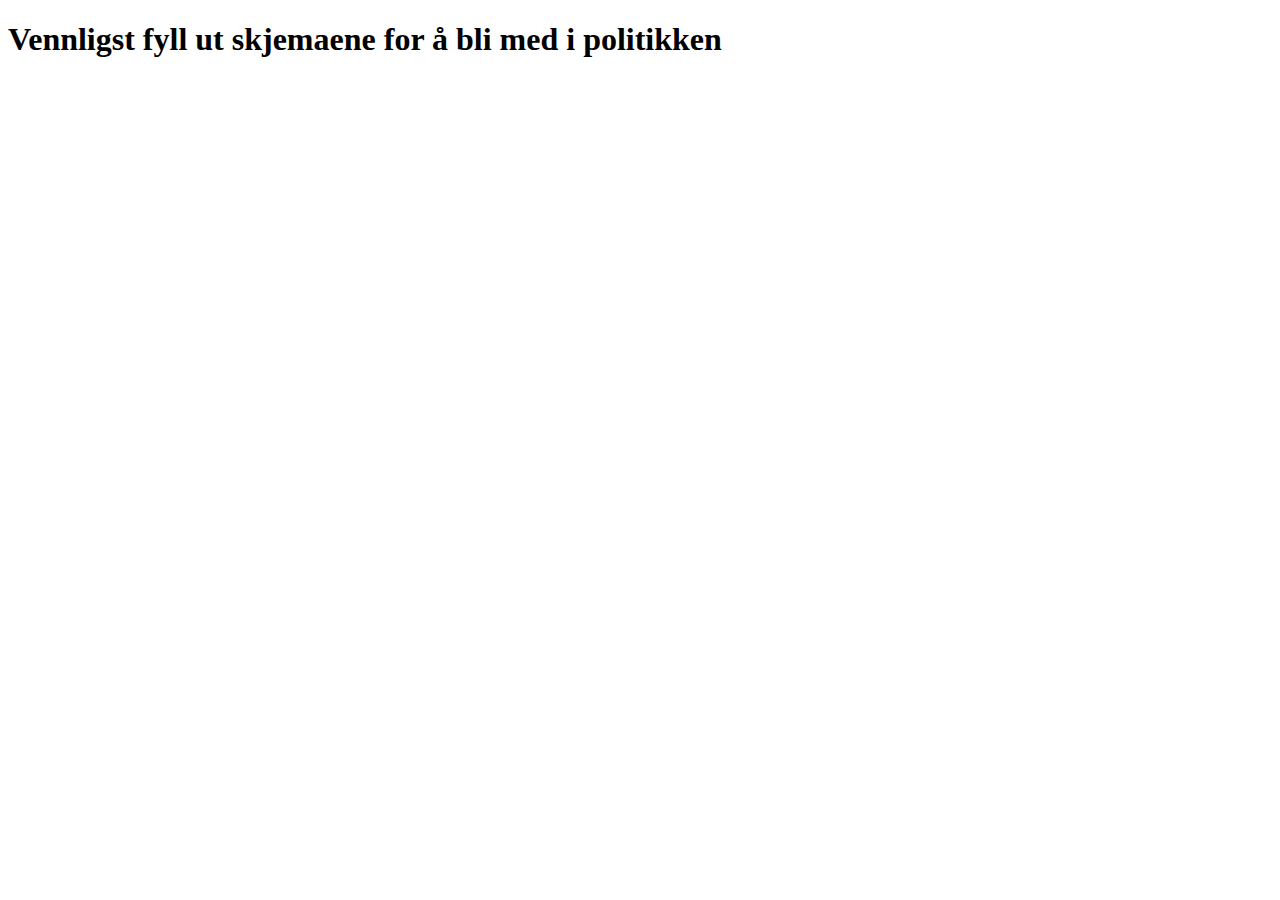
==== forms.html @ 643fb2d8 "oppdatering1" ====
<!DOCTYPE html>
<html lang="en">
<head>
    <meta charset="UTF-8">
    <meta name="viewport" content="width=device-width, initial-scale=1.0">
    <link rel="stylesheet" href="reset">
    <link rel="stylesheet" href="css/formstyle.css">
    <title>Meld deg inn i Partiet</title>
</head>
<body>
    <div class="header"><h1>Vennligst fyll ut skjemaene for å bli med i politikken</h1></div>
</body>
</html>
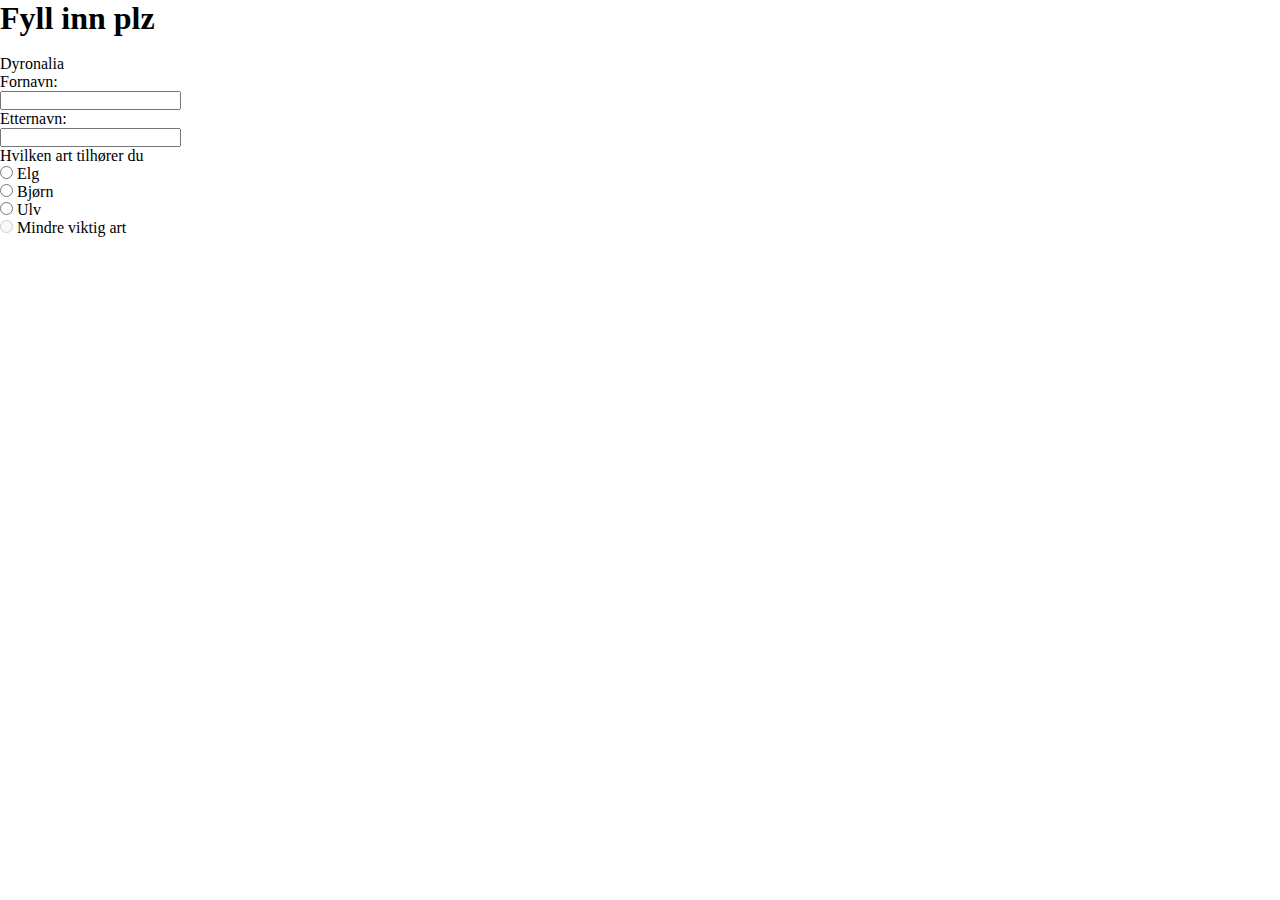
==== commit db111dcd: "begynt på forms" ====
--- a/forms.html
+++ b/forms.html
@@ -3,11 +3,42 @@
 <head>
     <meta charset="UTF-8">
     <meta name="viewport" content="width=device-width, initial-scale=1.0">
-    <link rel="stylesheet" href="reset">
+    <link rel="stylesheet" href="css/reset.css">
     <link rel="stylesheet" href="css/formstyle.css">
-    <title>Meld deg inn i Partiet</title>
+    <title>Meld deg inn i Skogpartiet</title>
 </head>
 <body>
-    <div class="header"><h1>Vennligst fyll ut skjemaene for å bli med i politikken</h1></div>
+    
+        
+    <h1>Fyll inn plz</h1>
+    <br>
+    <form>
+    <p>Dyronalia</p>
+    
+        <label for="fname">Fornavn:</label>
+        <br>
+        <input type="text" id="fornavn" name="fornavn">
+        <br>
+        <label for="lname">Etternavn:</label>
+        <br>
+        <input type="text" id="etternavn" name="etternavn">
+
+
+    <p>Hvilken art tilhører du</p>
+
+  
+        <input type="radio" id="html" name="art" value="elg">
+        <label for="html">Elg</label>
+        <br>
+        <input type="radio" id="bjørn" name="art" value="bjørn">
+        <label for="bjørn">Bjørn</label>
+        <br>
+        <input type="radio" id="javascript" name="art" value="ulv">
+        <label for="ulv">Ulv</label>
+        <br>
+        <input type="radio" id="mindre" name="art" value="midre" disabled>
+        <label for="mindre">Mindre viktig art</label>
+    </form>
+
 </body>
 </html>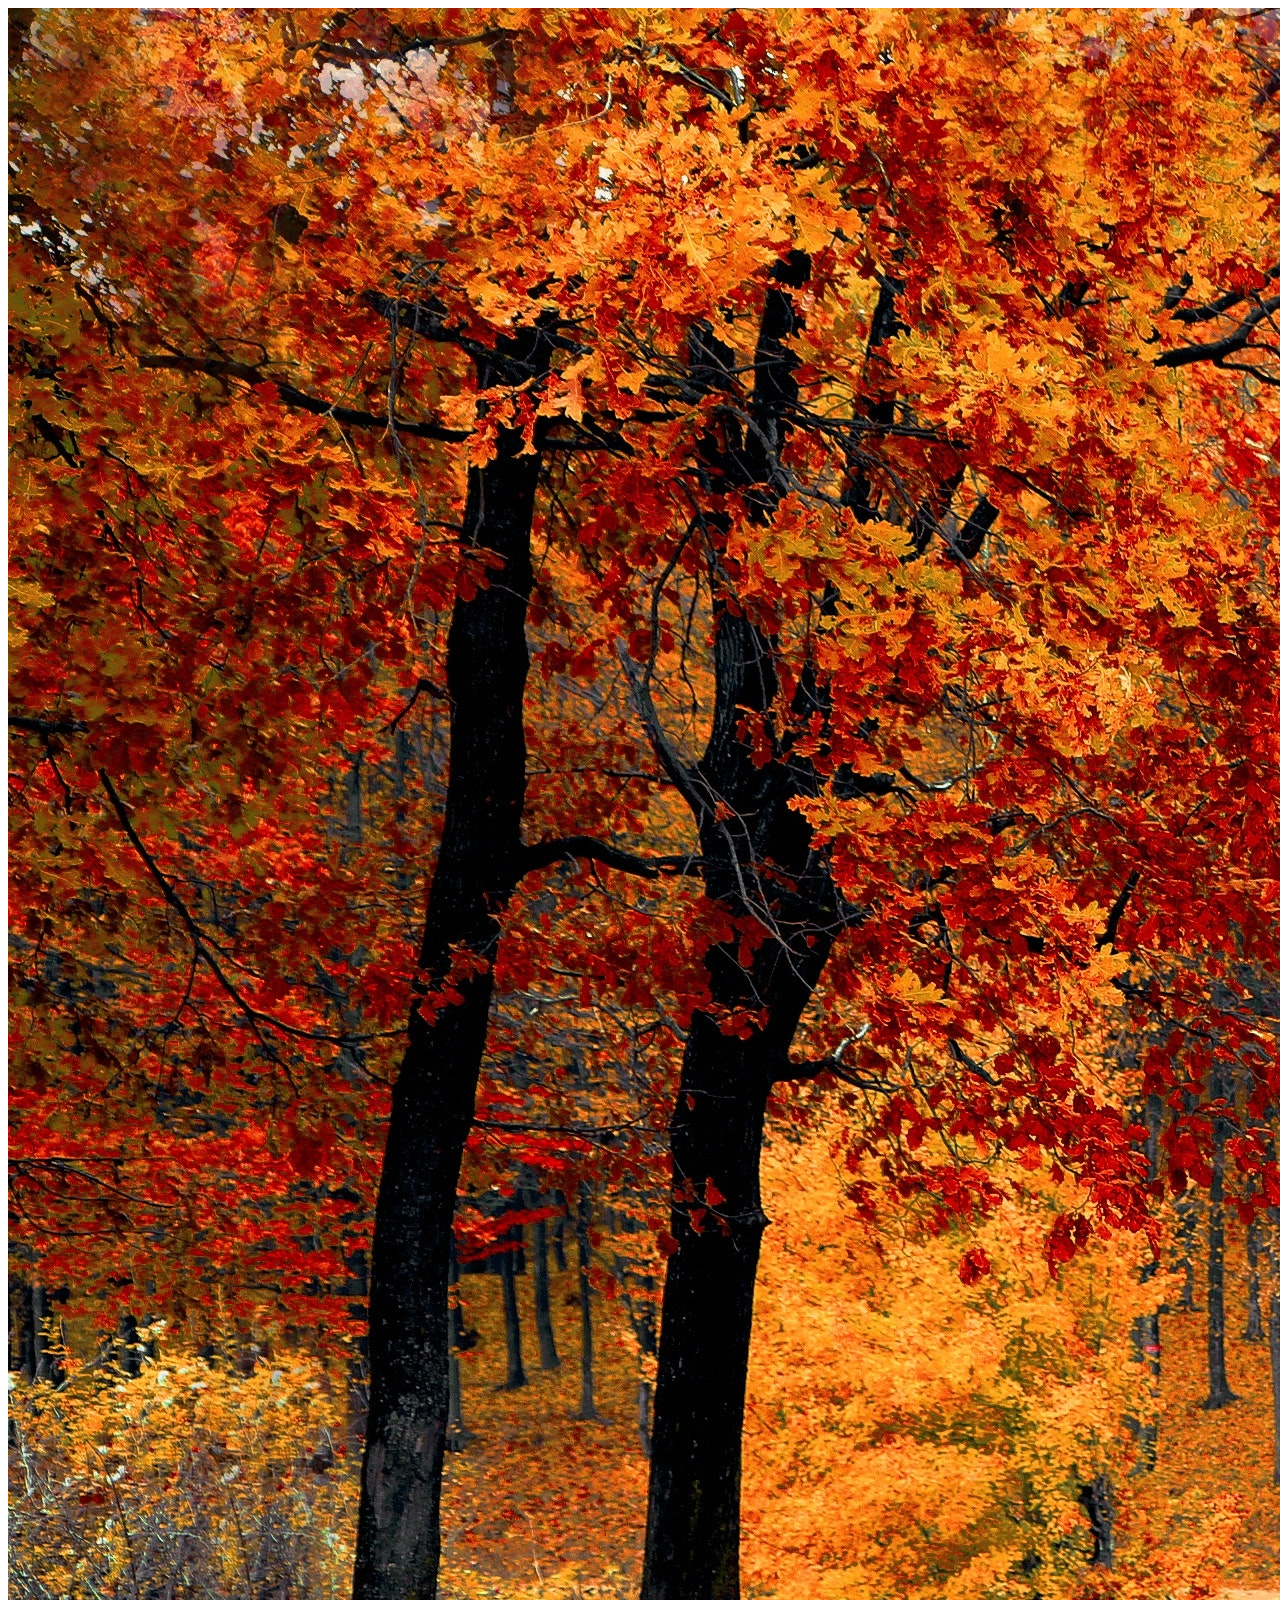
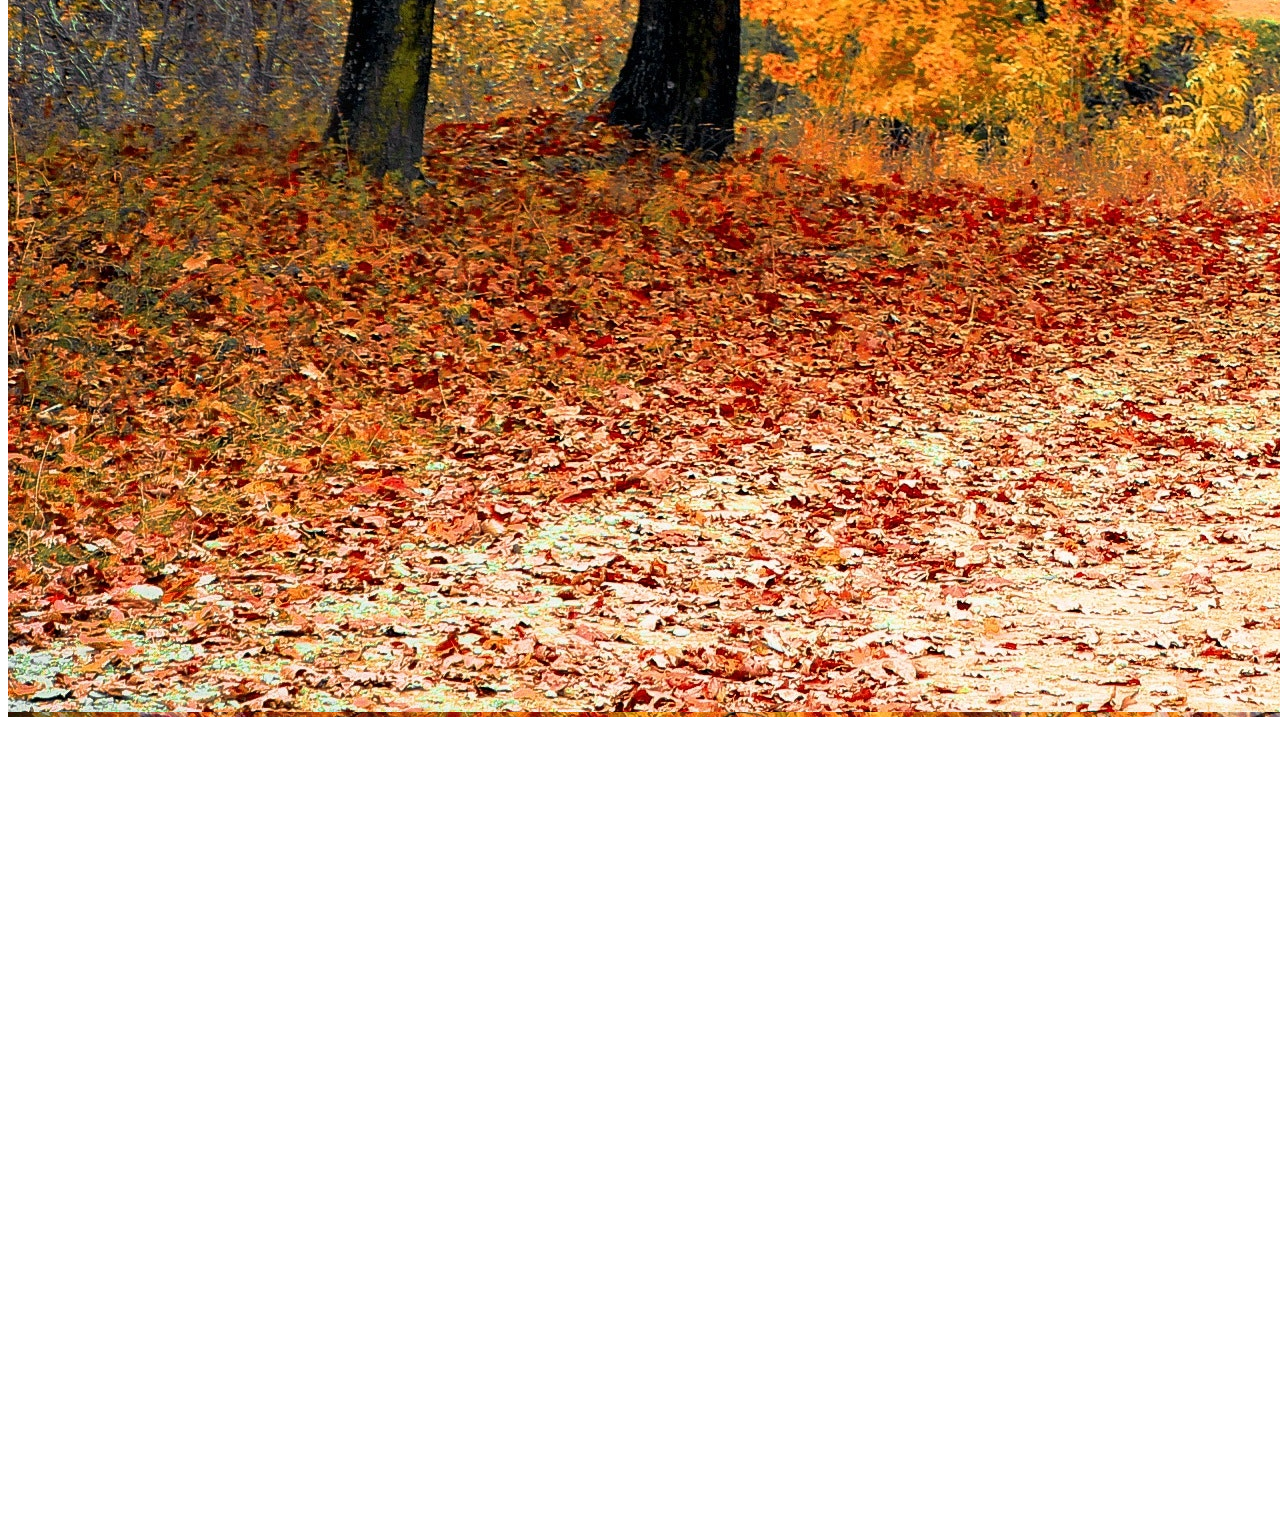
==== commit 8edd7ded: "com for safety" ====
--- a/forms.html
+++ b/forms.html
@@ -3,42 +3,72 @@
 <head>
     <meta charset="UTF-8">
     <meta name="viewport" content="width=device-width, initial-scale=1.0">
-    <link rel="stylesheet" href="css/reset.css">
+    <!-- <link rel="stylesheet" href="css/reset.css"> -->
     <link rel="stylesheet" href="css/formstyle.css">
     <title>Meld deg inn i Skogpartiet</title>
 </head>
 <body>
+    <div class="left">
+        <img src="/assets/nature-red.jpg" alt="">
+    </div>
+    <div class="right">
+        <!-- <img src="/assets/nature-red.jpg" alt=""> -->
+    </div>
     
-        
-    <h1>Fyll inn plz</h1>
-    <br>
-    <form>
-    <p>Dyronalia</p>
-    
-        <label for="fname">Fornavn:</label>
-        <br>
-        <input type="text" id="fornavn" name="fornavn">
-        <br>
-        <label for="lname">Etternavn:</label>
-        <br>
-        <input type="text" id="etternavn" name="etternavn">
+    <main class="wrapper">
 
+        <Header>
+            <h1>Fyll inn plz</h1>
+        </Header>
 
-    <p>Hvilken art tilhører du</p>
+        <form>
+        <fieldset>
+            <Legend>Personalia</Legend>
+            <label for="fornavn">Fornavn:</label>
+            <br>
+            <input type="text" id="fornavn" name="fornavn" placeholder="Bjørn">
+            <br>
+            <label for="lname">Etternavn:</label>
+            <br>
+            <input type="text" id="etternavn" name="etternavn" placeholder="Bjørnesen">
+            <br>
+            <label for="adresse">Adresse (hvis noen):</label>
+            <br>
+            <input type="text" id="adresse" name="adresse" placeholder="Skogsveien 2">
+        </fieldset>
 
-  
-        <input type="radio" id="html" name="art" value="elg">
-        <label for="html">Elg</label>
-        <br>
-        <input type="radio" id="bjørn" name="art" value="bjørn">
-        <label for="bjørn">Bjørn</label>
-        <br>
-        <input type="radio" id="javascript" name="art" value="ulv">
-        <label for="ulv">Ulv</label>
-        <br>
-        <input type="radio" id="mindre" name="art" value="midre" disabled>
-        <label for="mindre">Mindre viktig art</label>
-    </form>
+        <fieldset>
+            <legend>Hvilken art tilhører du</legend> 
+            <input type="radio" id="html" name="art" value="elg">
+            <label for="html">Elg</label>
+            <br>
+            <input type="radio" id="bjørn" name="art" value="bjørn">
+            <label for="bjørn">Bjørn</label>
+            <br>
+            <input type="radio" id="javascript" name="art" value="ulv">
+            <label for="ulv">Ulv</label>
+            <br>
+            <input type="radio" id="mindre" name="art" value="midre" disabled>
+            <label for="mindre">Mindre viktig art</label>
+        </fieldset>
 
+        <fieldset>
+            <legend>Velg din kjernesak</legend>
+            <select id="kjerne" name="kjerne">
+              <option value="kongler">Kongler</option>
+              <option value="sopp">Sopp</option>
+              <option value="bark">Bark</option>
+            </select>
+        </fieldset>
+
+        <fieldset>
+            <legend> 
+                Kontroller at informasjonen er korrekt før du sender inn
+            </legend>
+            <input type="button" value="Send til Skogen">
+        </fieldset>
+
+        </form>
+    </main>
 </body>
 </html>--- a/css/formstyle.css
+++ b/css/formstyle.css
@@ -0,0 +1,42 @@
+body {
+    font-size: larger;
+    /* width: 100vw; */
+    display: grid;
+    grid-template-columns: 1fr 3fr 1fr;
+}
+
+header {
+    text-align: center;
+}
+
+fieldset {
+    margin-bottom: 2rem;
+}
+
+legend {
+    text-align: center;
+}
+
+.left {
+    grid-column: 1 / 2;
+    background-image: url(../assets/nature-red.jpg);
+    /* background-attachment: cover; */
+    
+    
+}
+
+.left img {
+    /* width: 100%; */
+}
+
+.wrapper{
+    /* background-image: url(../assets/so-white.png); */
+    grid-column: 2 / 3;
+    margin: 2rem auto; 
+}
+.right {
+    grid-column: 3 / 4;
+    background-image: url(../assets/nature-green.jpg);
+    
+    
+}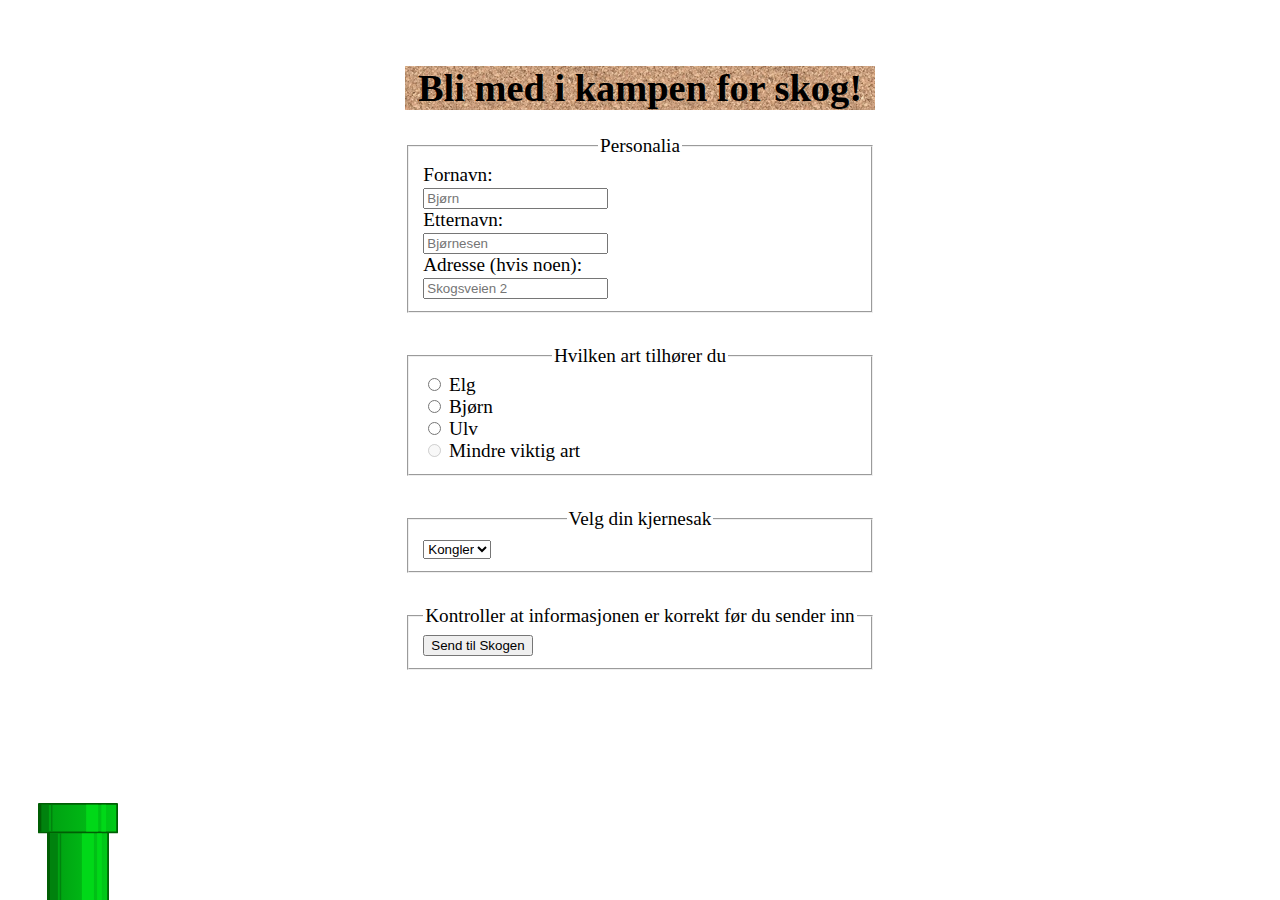
==== commit e4db0375: "tor kl 16" ====
--- a/forms.html
+++ b/forms.html
@@ -9,7 +9,7 @@
 </head>
 <body>
     <div class="left">
-        <img src="/assets/nature-red.jpg" alt="">
+        <!-- <img src="/assets/nature-red.jpg" alt=""> -->
     </div>
     <div class="right">
         <!-- <img src="/assets/nature-red.jpg" alt=""> -->
@@ -17,8 +17,8 @@
     
     <main class="wrapper">
 
-        <Header>
-            <h1>Fyll inn plz</h1>
+        <Header class="agenda">
+            <h1>Bli med i kampen for skog!</h1>
         </Header>
 
         <form>
@@ -69,6 +69,13 @@
         </fieldset>
 
         </form>
+      
+        
+        <div class="level-up">
+            <a href="/index.html"><img src="assets/level-up.svg" alt=""></a>
+        </div>
     </main>
+
+
 </body>
 </html>--- a/css/formstyle.css
+++ b/css/formstyle.css
@@ -1,6 +1,5 @@
 body {
     font-size: larger;
-    /* width: 100vw; */
     display: grid;
     grid-template-columns: 1fr 3fr 1fr;
 }
@@ -17,26 +16,40 @@
     text-align: center;
 }
 
+.wrapper{
+    grid-column: 2 / 3;
+    margin: 2rem auto; 
+}
+
+.agenda {
+    background-image: url(../assets/cork-board.png);
+}
+
 .left {
     grid-column: 1 / 2;
-    background-image: url(../assets/nature-red.jpg);
+    /* background-image: url(../assets/nature-red.jpg); */
     /* background-attachment: cover; */
     
     
 }
 
-.left img {
-    /* width: 100%; */
-}
+/* .left img {
+    width: 100%;
+} */
 
-.wrapper{
-    /* background-image: url(../assets/so-white.png); */
-    grid-column: 2 / 3;
-    margin: 2rem auto; 
-}
 .right {
     grid-column: 3 / 4;
     background-image: url(../assets/nature-green.jpg);
     
     
+}
+
+.level-up {
+    position: fixed;
+    bottom: -10px;
+    margin: 0 auto;
+    left: 3%;
+    width: 5rem;
+    
+    
 }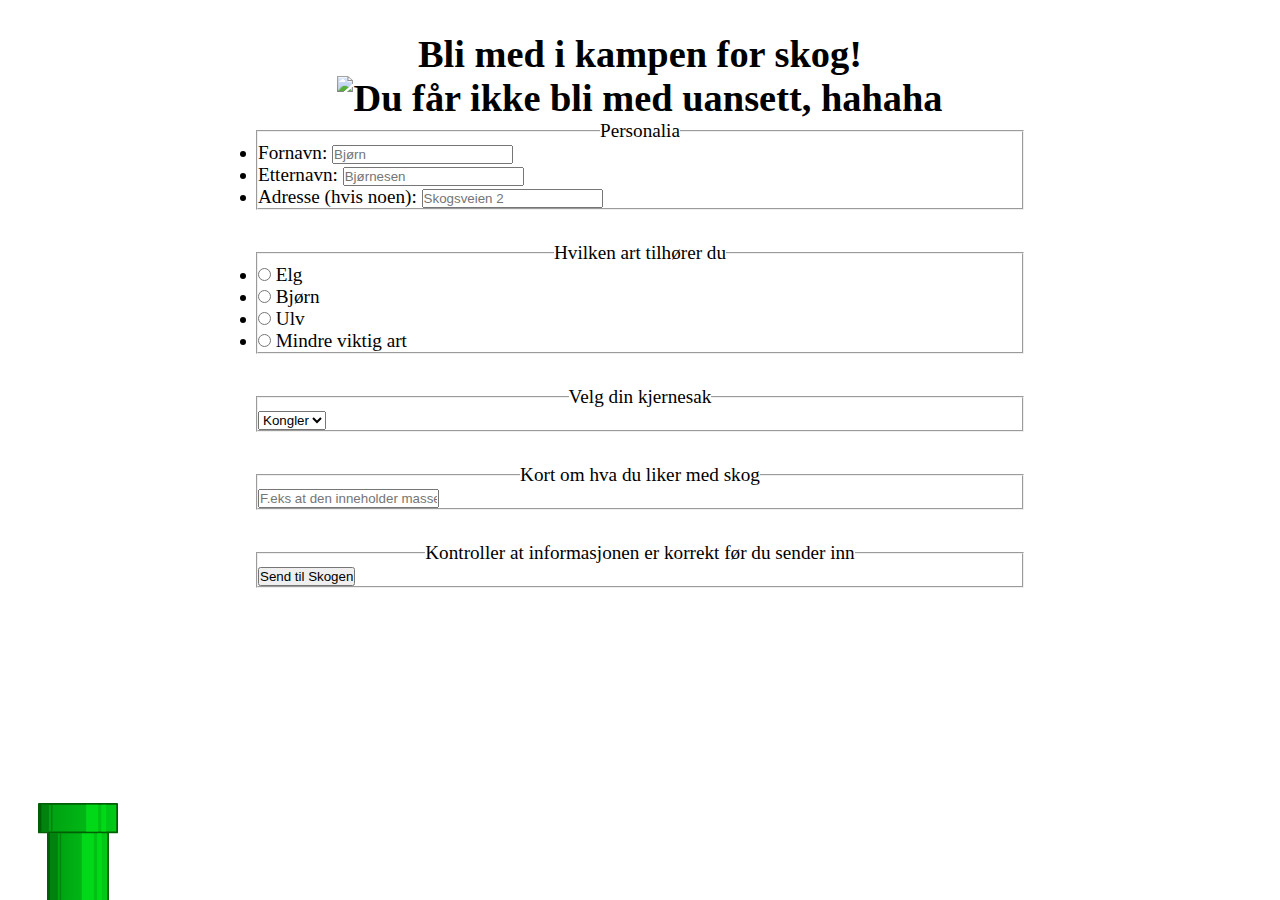
==== commit 7a363a15: "kanskje muligens siste" ====
--- a/forms.html
+++ b/forms.html
@@ -1,81 +1,90 @@
 <!DOCTYPE html>
-<html lang="en">
+<html lang="no">
 <head>
     <meta charset="UTF-8">
     <meta name="viewport" content="width=device-width, initial-scale=1.0">
-    <!-- <link rel="stylesheet" href="css/reset.css"> -->
+    <link rel="stylesheet" href="css/reset.css">
+    <link rel="stylesheet" href="css/variables.css">
+    <link rel="stylesheet" href="css/fonts.css">
     <link rel="stylesheet" href="css/formstyle.css">
     <title>Meld deg inn i Skogpartiet</title>
 </head>
 <body>
-    <div class="left">
-        <!-- <img src="/assets/nature-red.jpg" alt=""> -->
-    </div>
-    <div class="right">
-        <!-- <img src="/assets/nature-red.jpg" alt=""> -->
-    </div>
-    
+
     <main class="wrapper">
+        
+        <Header>
+           <h1>Bli med i kampen for skog!<span><img src="/assets/rejected.png" alt="Du får ikke bli med uansett, hahaha"></span></h1>
+         </Header>
 
-        <Header class="agenda">
-            <h1>Bli med i kampen for skog!</h1>
-        </Header>
+        <form action="/feedback.html" method="GET">
+            <fieldset>
+                <Legend>Personalia</Legend>
+                <ul  class="personalia">
+                    <li>
+                        <label for="fornavn">Fornavn:</label>
+                        <input type="text" id="fornavn" name="fornavn" placeholder="Bjørn">
+                    </li>
+                    <li>
+                        <label for="lname">Etternavn:</label>
+                        <input type="text" id="etternavn" name="etternavn" placeholder="Bjørnesen">
+                    </li>
+                    <li>
+                        <label for="adresse">Adresse (hvis noen):</label>
+                        <input type="text" id="adresse" name="adresse" placeholder="Skogsveien 2">
+                    </li>
+                </ul>
+            </fieldset>
 
-        <form>
-        <fieldset>
-            <Legend>Personalia</Legend>
-            <label for="fornavn">Fornavn:</label>
-            <br>
-            <input type="text" id="fornavn" name="fornavn" placeholder="Bjørn">
-            <br>
-            <label for="lname">Etternavn:</label>
-            <br>
-            <input type="text" id="etternavn" name="etternavn" placeholder="Bjørnesen">
-            <br>
-            <label for="adresse">Adresse (hvis noen):</label>
-            <br>
-            <input type="text" id="adresse" name="adresse" placeholder="Skogsveien 2">
-        </fieldset>
+            <fieldset>
+                <legend>Hvilken art tilhører du</legend> 
+                <ul>
+                    <li>
+                        <input type="radio" id="elg" name="art" value="elg">
+                        <label for="html">Elg</label>
+                    </li>
+                    <li>
+                        <input type="radio" id="bjørn" name="art" value="bjørn">
+                        <label for="bjørn">Bjørn</label>
+                    </li>
+                     <li>
+                        <input type="radio" id="ulv" name="art" value="ulv">
+                        <label for="ulv">Ulv</label>
+                    </li>
+                     <li>
+                        <input type="radio" id="mindre" name="art" value="midre">
+                        <label for="mindre">Mindre viktig art</label>
+                    </li>
+                </ul>
+            </fieldset>
 
-        <fieldset>
-            <legend>Hvilken art tilhører du</legend> 
-            <input type="radio" id="html" name="art" value="elg">
-            <label for="html">Elg</label>
-            <br>
-            <input type="radio" id="bjørn" name="art" value="bjørn">
-            <label for="bjørn">Bjørn</label>
-            <br>
-            <input type="radio" id="javascript" name="art" value="ulv">
-            <label for="ulv">Ulv</label>
-            <br>
-            <input type="radio" id="mindre" name="art" value="midre" disabled>
-            <label for="mindre">Mindre viktig art</label>
-        </fieldset>
+            <fieldset class="core-issues">
+                <legend>Velg din kjernesak</legend>
+                <select class="form-button" id="kjerne" name="kjerne">
+                <option value="kongler">Kongler</option>
+                <option value="sopp">Sopp</option>
+                <option value="bark">Bark</option>
+                <option value="bark">Alle!</option>
+                </select>
+            </fieldset>
 
-        <fieldset>
-            <legend>Velg din kjernesak</legend>
-            <select id="kjerne" name="kjerne">
-              <option value="kongler">Kongler</option>
-              <option value="sopp">Sopp</option>
-              <option value="bark">Bark</option>
-            </select>
-        </fieldset>
+            <fieldset class="opinions">
+                <legend>Kort om hva du liker med skog</legend>
+                <input type="text" placeholder="F.eks at den inneholder masse mose">
+            </fieldset>
 
-        <fieldset>
-            <legend> 
-                Kontroller at informasjonen er korrekt før du sender inn
-            </legend>
-            <input type="button" value="Send til Skogen">
-        </fieldset>
+            <fieldset class="sub-area">
+                <legend> 
+                    Kontroller at informasjonen er korrekt før du sender inn
+                </legend>
+                <input class="form-button" type="submit" value="Send til Skogen">
+            </fieldset>
 
-        </form>
-      
-        
-        <div class="level-up">
-            <a href="/index.html"><img src="assets/level-up.svg" alt=""></a>
-        </div>
-    </main>
-
-
+            </form>
+             
+            <div class="level-up">
+                <a href="/index.html"><img src="assets/level-up.svg" alt="Gå til forsiden"></a>
+            </div>
+        </main>
 </body>
 </html>--- a/css/variables.css
+++ b/css/variables.css
@@ -0,0 +1,6 @@
+:root {
+    /* fargepalett */
+    --text-light: #fafafa;
+    --text-dark: #060606;
+    --clr-green: #008000;
+}--- a/css/fonts.css
+++ b/css/fonts.css
@@ -0,0 +1 @@
+@import url('https://fonts.googleapis.com/css2?family=Merriweather+Sans&family=Merriweather:wght@400;700&display=swap')